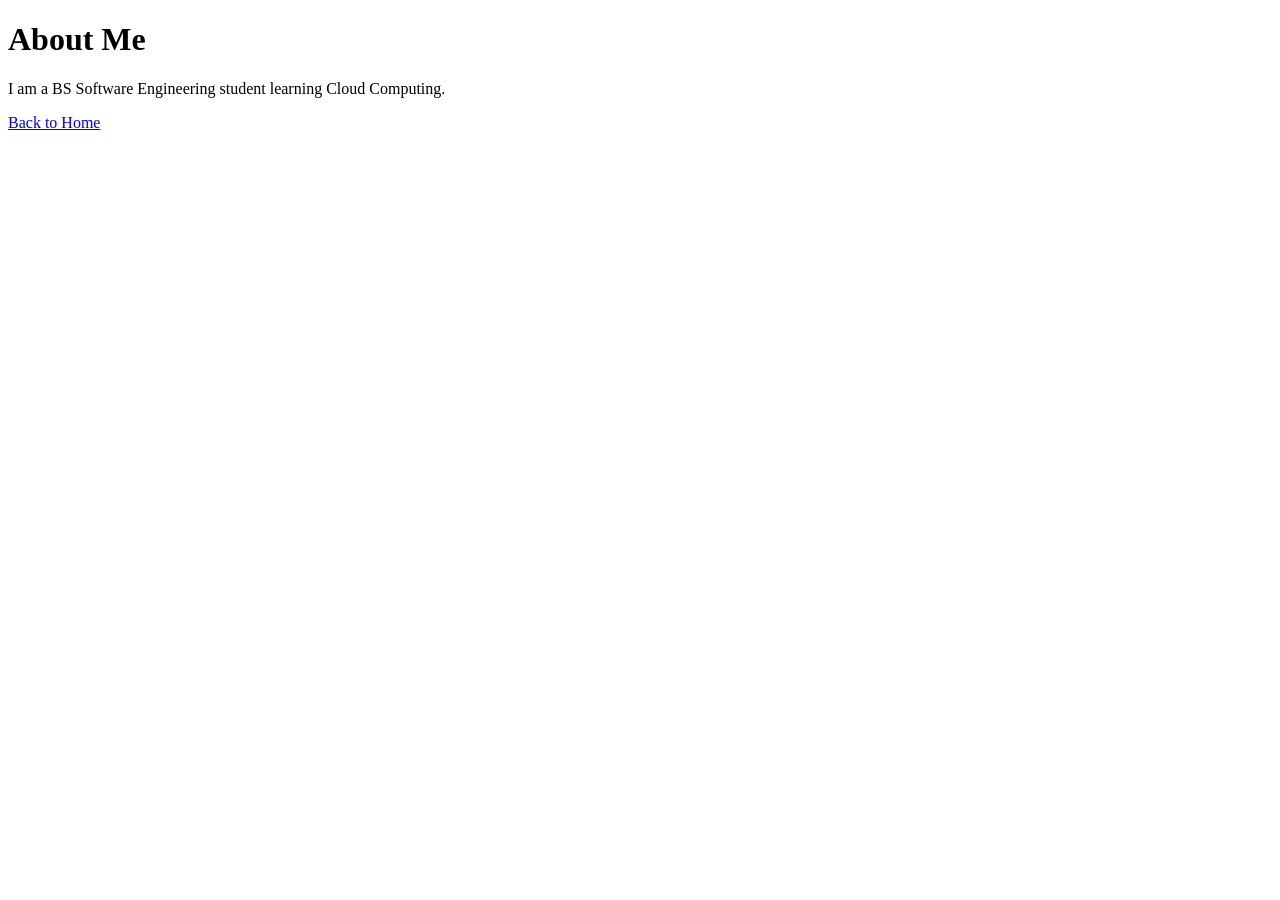
==== about.html @ 66ed1776 "Add about page and link" ====
<!DOCTYPE html>
<html>
<head>
  <title>About Me</title>
</head>
<body>
  <h1>About Me</h1>
  <p>I am a BS Software Engineering student learning Cloud Computing.</p>
  <p><a href="index.html">Back to Home</a></p>
</body>
</html>
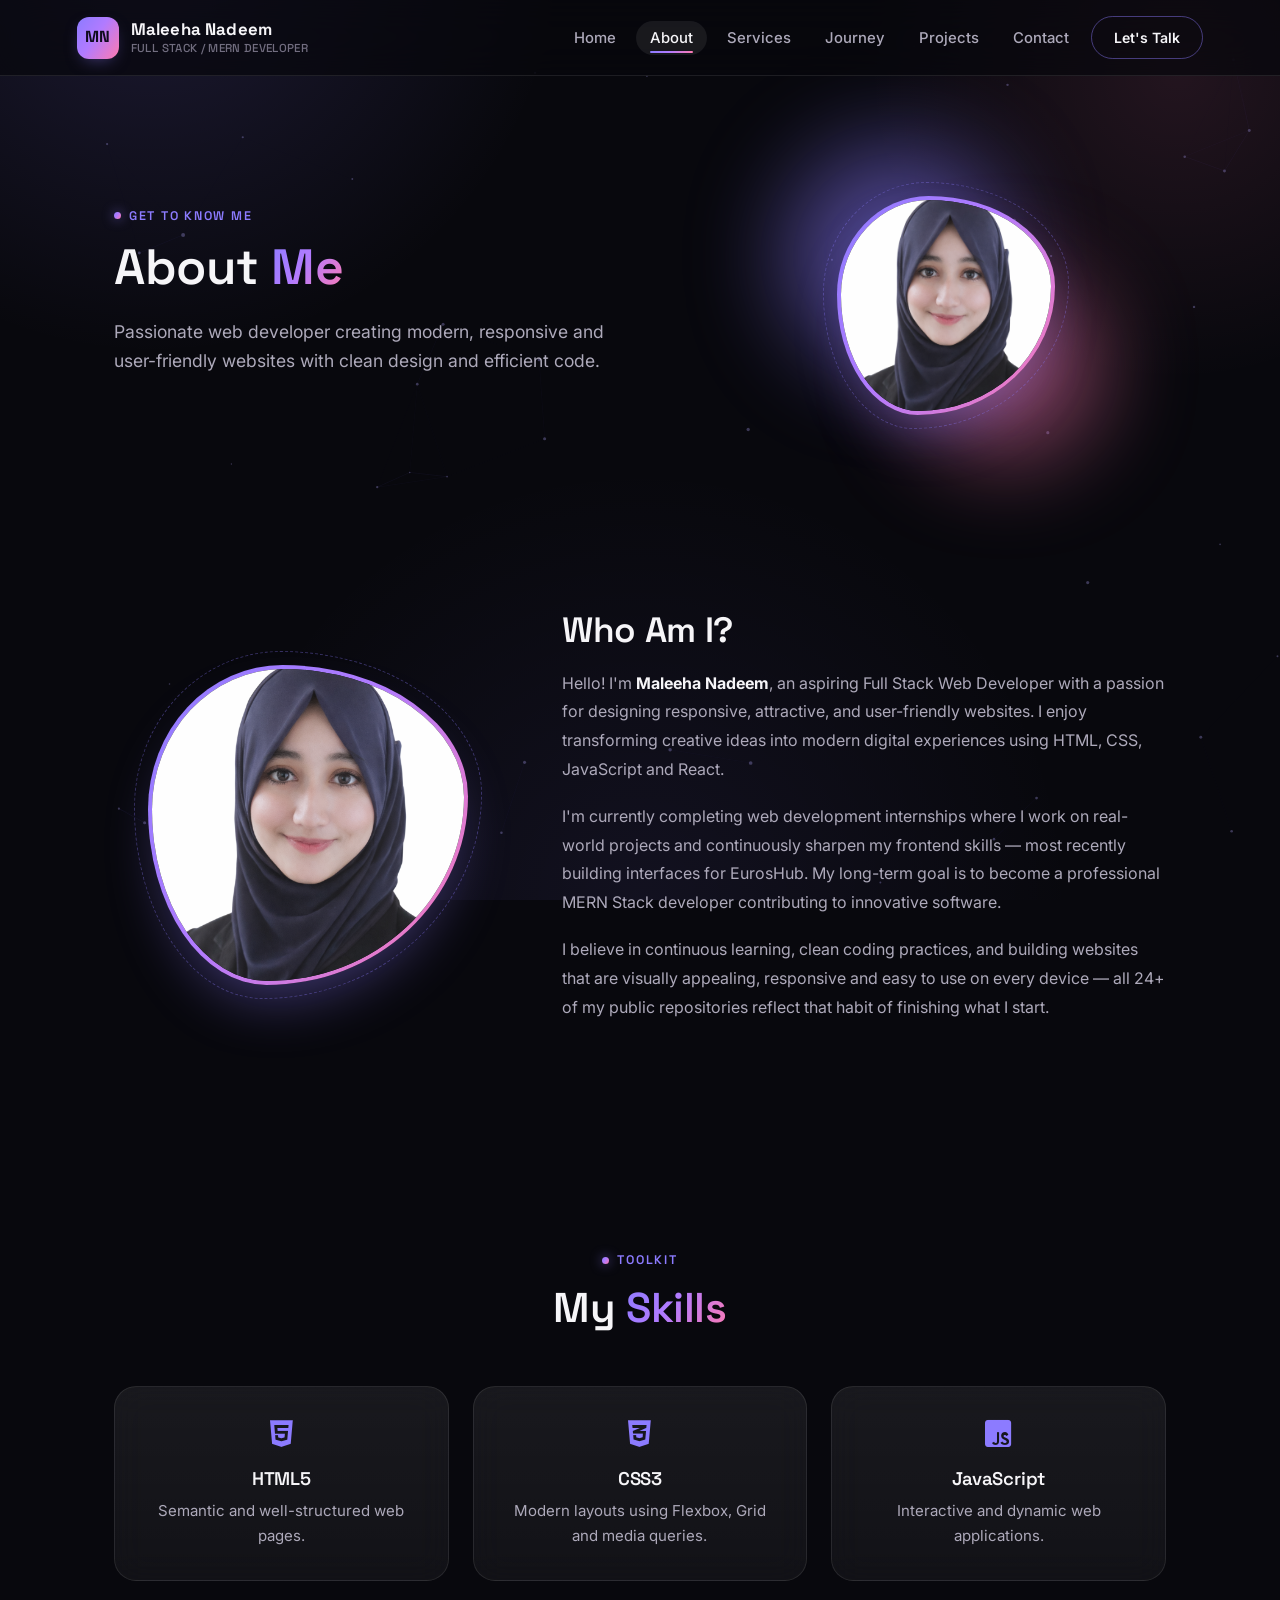
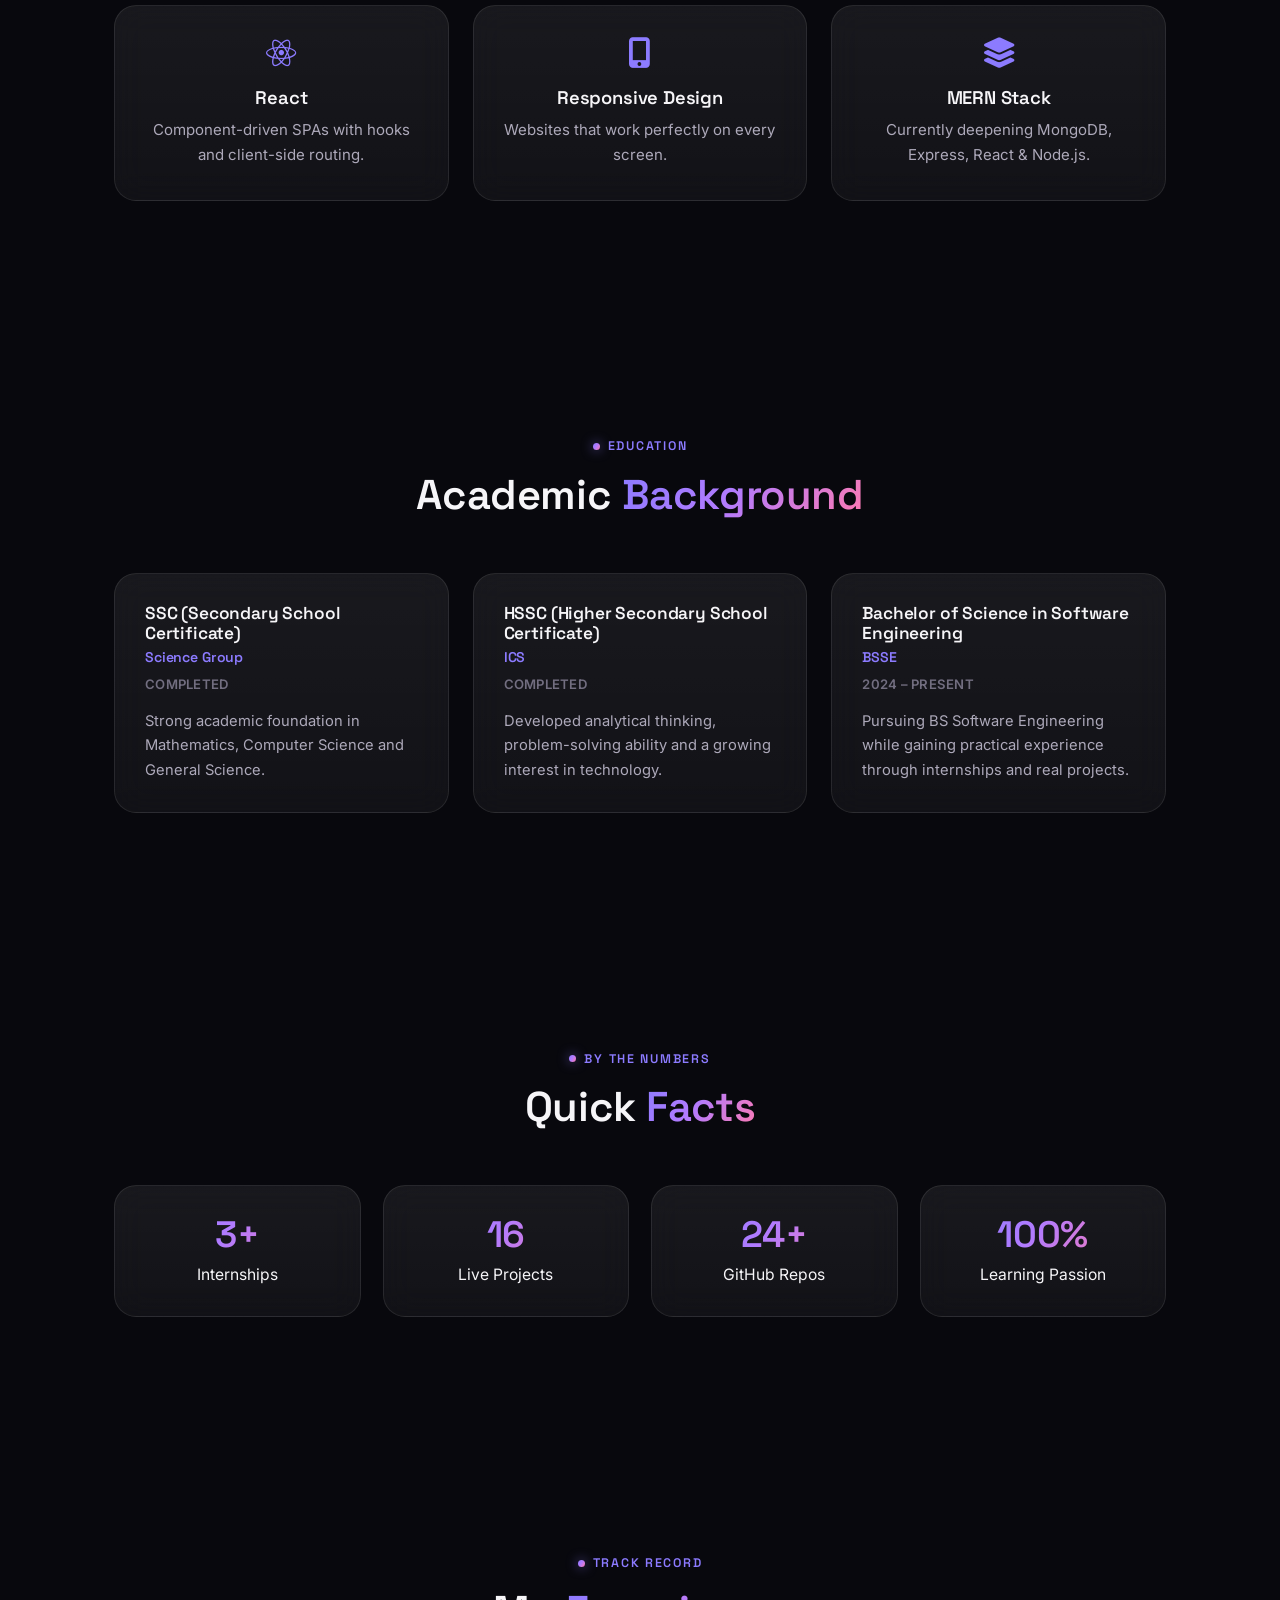
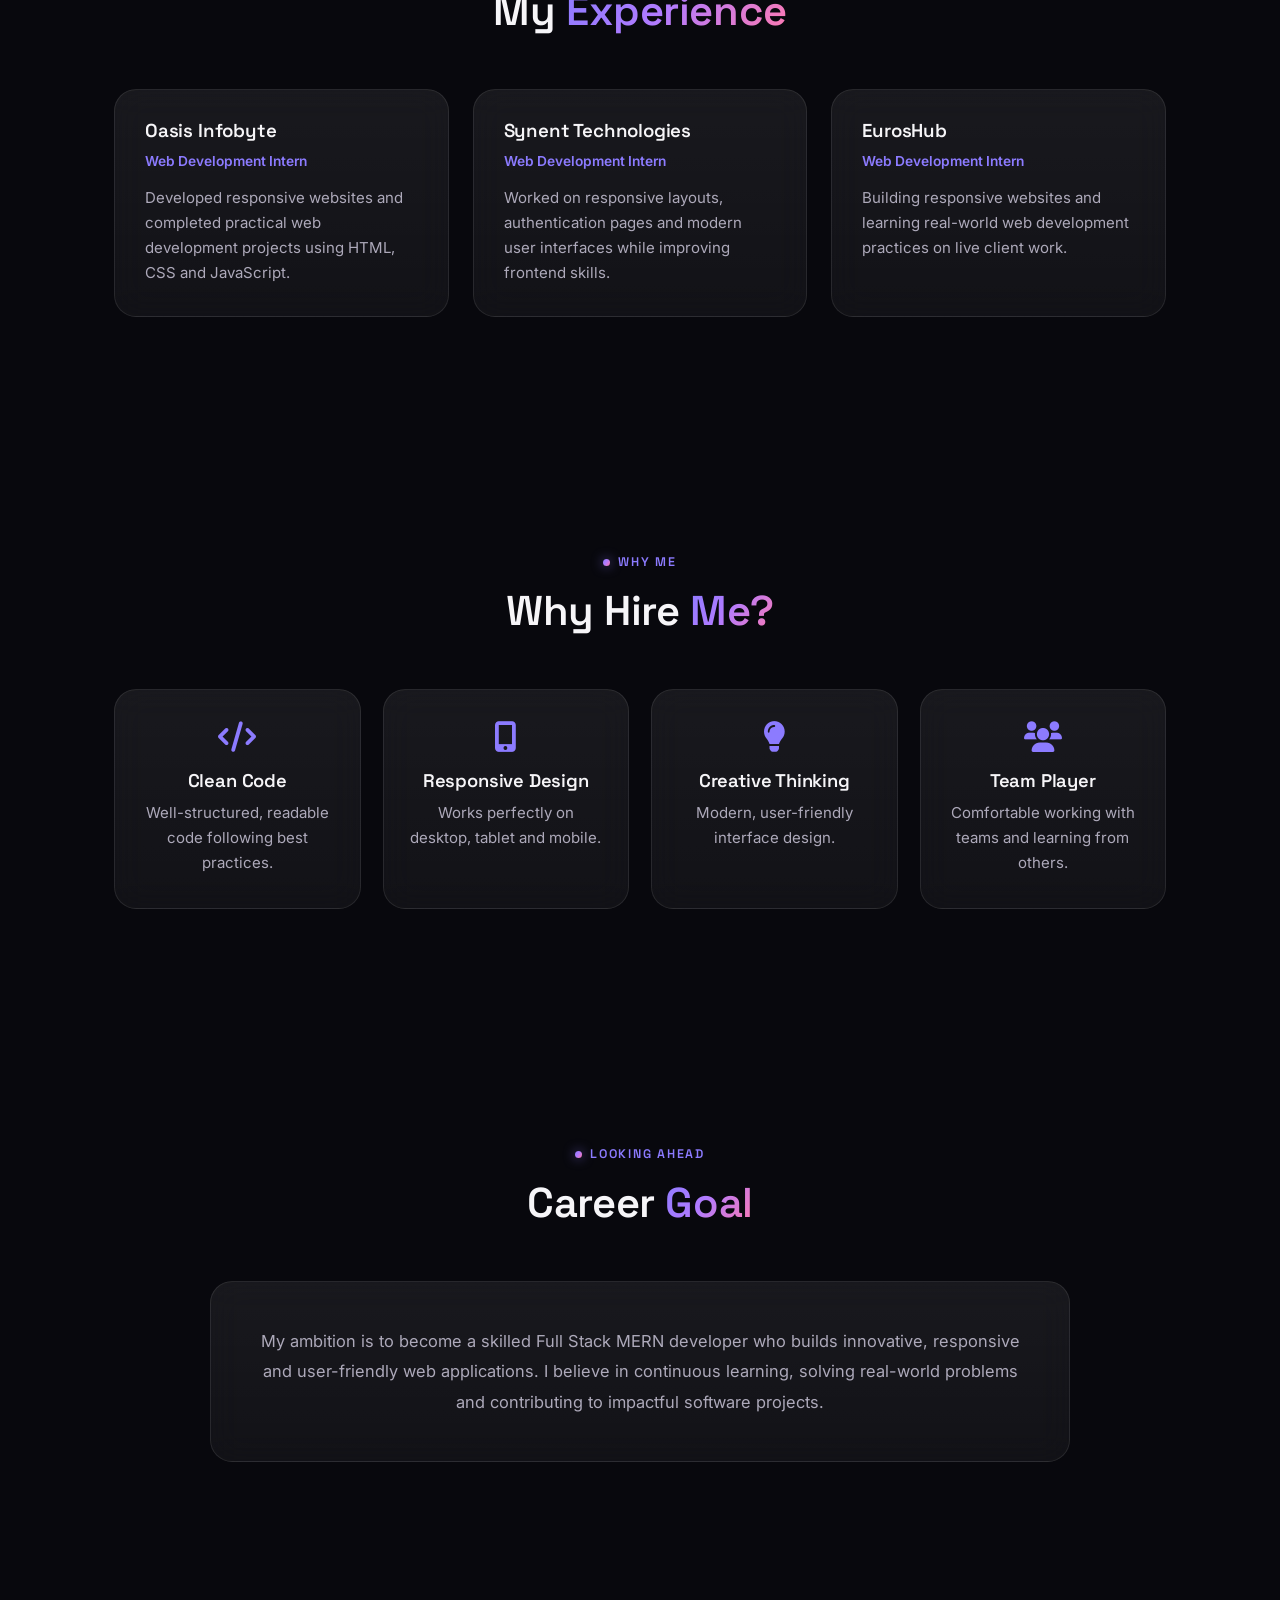
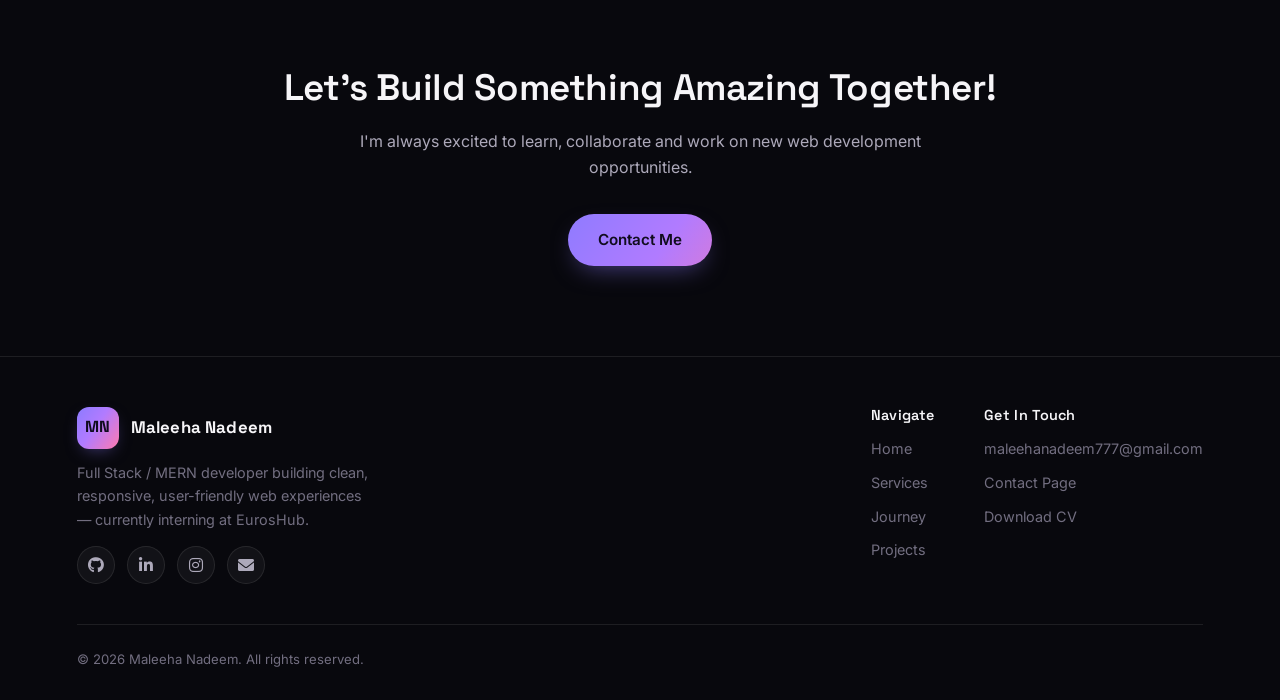
==== commit 57748c0a: "Port existing portfolio design, add explicit Education section" ====
--- a/about.html
+++ b/about.html
@@ -1,11 +1,265 @@
 <!DOCTYPE html>
-<html>
+<html lang="en">
 <head>
-  <title>About Me</title>
+<meta charset="utf-8"/>
+<meta content="width=device-width, initial-scale=1.0" name="viewport"/>
+<title>About | Maleeha Nadeem</title>
+<meta name="description" content="About Maleeha Nadeem — aspiring Full Stack / MERN developer, her skills, education and what drives her work."/>
+<link rel="icon" type="image/svg+xml" href="data:image/svg+xml,%3Csvg xmlns='http://www.w3.org/2000/svg' viewBox='0 0 64 64'%3E%3Cdefs%3E%3ClinearGradient id='g' x1='0' y1='0' x2='1' y2='1'%3E%3Cstop offset='0%25' stop-color='%238c7bff'/%3E%3Cstop offset='100%25' stop-color='%23ff7ab0'/%3E%3C/linearGradient%3E%3C/defs%3E%3Crect width='64' height='64' rx='16' fill='url(%23g)'/%3E%3Ctext x='32' y='43' font-family='Arial' font-weight='700' font-size='26' fill='white' text-anchor='middle'%3EMN%3C/text%3E%3C/svg%3E"/>
+<link rel="preconnect" href="https://fonts.googleapis.com"/>
+<link rel="preconnect" href="https://fonts.gstatic.com" crossorigin=""/>
+<link href="https://fonts.googleapis.com/css2?family=Space+Grotesk:wght@500;600;700&family=Inter:wght@400;500;600;700&display=swap" rel="stylesheet"/>
+<link href="styles.css" rel="stylesheet"/>
+<link href="https://cdnjs.cloudflare.com/ajax/libs/font-awesome/6.0.0/css/all.min.css" rel="stylesheet"/>
 </head>
 <body>
-  <h1>About Me</h1>
-  <p>I am a BS Software Engineering student learning Cloud Computing.</p>
-  <p><a href="index.html">Back to Home</a></p>
+<canvas id="constellation" aria-hidden="true"></canvas>
+<header class="navbar">
+<a class="nav-brand" href="index.html">
+<span class="brand-mark">MN</span>
+<div class="logo">
+<h1>Maleeha Nadeem</h1>
+<h3>Full Stack / MERN Developer</h3>
+</div>
+</a>
+<input class="drawer-toggle" hidden="" id="drawerToggle" type="checkbox"/>
+<label aria-label="Open menu" class="hamburger" for="drawerToggle">
+<span></span><span></span><span></span>
+</label>
+<div class="nav-menu" id="navMenu">
+<label aria-label="Close menu" class="drawer-close" for="drawerToggle">
+<i class="fas fa-times"></i>
+</label>
+<nav>
+<ul class="nav-links">
+<li><a href="index.html">Home</a></li>
+<li><a class="active" href="about.html">About</a></li>
+<li><a href="services.html">Services</a></li>
+<li><a href="journey.html">Journey</a></li>
+<li><a href="projects.html">Projects</a></li>
+<li><a href="contact.html">Contact</a></li>
+</ul>
+</nav>
+<a class="btn-small drawer-cta" href="contact.html">Let's Talk</a>
+</div>
+<label aria-label="Close menu" class="drawer-overlay" for="drawerToggle"></label>
+</header>
+<main>
+
+<section class="page-hero">
+<div class="hero-content">
+<span class="eyebrow">Get To Know Me</span>
+<h2>About <span class="grad highlight">Me</span></h2>
+<p class="hero-lede" style="opacity:1;animation:none;">Passionate web developer creating modern, responsive and user-friendly websites with clean design and efficient code.</p>
+</div>
+<div class="hero-image-container">
+<div class="hero-visual" style="width:min(260px,60vw);height:min(260px,60vw);">
+<div class="blob blob-1"></div>
+<div class="blob blob-2"></div>
+<div class="avatar-frame"><img alt="Maleeha Nadeem" src="profile_picture.png"/></div>
+</div>
+</div>
+</section>
+
+<section class="about-container">
+<div class="about-image reveal-left">
+<div class="avatar-frame"><img alt="Maleeha Nadeem" src="profile_picture.png"/></div>
+</div>
+<div class="about-content reveal-right">
+<h2>Who Am I?</h2>
+<p>Hello! I'm <strong style="color:var(--text-primary);">Maleeha Nadeem</strong>, an aspiring Full Stack Web Developer with a passion for designing responsive, attractive, and user-friendly websites. I enjoy transforming creative ideas into modern digital experiences using HTML, CSS, JavaScript and React.</p>
+<p>I'm currently completing web development internships where I work on real-world projects and continuously sharpen my frontend skills — most recently building interfaces for EurosHub. My long-term goal is to become a professional MERN Stack developer contributing to innovative software.</p>
+<p>I believe in continuous learning, clean coding practices, and building websites that are visually appealing, responsive and easy to use on every device — all 24+ of my public repositories reflect that habit of finishing what I start.</p>
+</div>
+</section>
+
+<section class="skills-section">
+<div class="section-head reveal">
+<span class="eyebrow">Toolkit</span>
+<h2 class="section-title">My <span class="grad">Skills</span></h2>
+</div>
+<div class="grid-auto reveal-grid">
+<div class="card icon-card">
+<i class="fab fa-html5"></i>
+<h3>HTML5</h3>
+<p>Semantic and well-structured web pages.</p>
+</div>
+<div class="card icon-card">
+<i class="fab fa-css3-alt"></i>
+<h3>CSS3</h3>
+<p>Modern layouts using Flexbox, Grid and media queries.</p>
+</div>
+<div class="card icon-card">
+<i class="fab fa-js-square"></i>
+<h3>JavaScript</h3>
+<p>Interactive and dynamic web applications.</p>
+</div>
+<div class="card icon-card">
+<i class="fab fa-react"></i>
+<h3>React</h3>
+<p>Component-driven SPAs with hooks and client-side routing.</p>
+</div>
+<div class="card icon-card">
+<i class="fas fa-mobile-alt"></i>
+<h3>Responsive Design</h3>
+<p>Websites that work perfectly on every screen.</p>
+</div>
+<div class="card icon-card">
+<i class="fas fa-layer-group"></i>
+<h3>MERN Stack</h3>
+<p>Currently deepening MongoDB, Express, React &amp; Node.js.</p>
+</div>
+</div>
+</section>
+
+<section class="education-section">
+<div class="section-head reveal">
+<span class="eyebrow">Education</span>
+<h2 class="section-title">Academic <span class="grad">Background</span></h2>
+</div>
+<div class="grid-auto reveal-grid">
+<div class="card education-card">
+<h3>SSC (Secondary School Certificate)</h3>
+<h4>Science Group</h4>
+<span>Completed</span>
+<p>Strong academic foundation in Mathematics, Computer Science and General Science.</p>
+</div>
+<div class="card education-card">
+<h3>HSSC (Higher Secondary School Certificate)</h3>
+<h4>ICS</h4>
+<span>Completed</span>
+<p>Developed analytical thinking, problem-solving ability and a growing interest in technology.</p>
+</div>
+<div class="card education-card">
+<h3>Bachelor of Science in Software Engineering</h3>
+<h4>BSSE</h4>
+<span>2024 – Present</span>
+<p>Pursuing BS Software Engineering while gaining practical experience through internships and real projects.</p>
+</div>
+</div>
+</section>
+
+<section class="facts-section">
+<div class="section-head reveal">
+<span class="eyebrow">By The Numbers</span>
+<h2 class="section-title">Quick <span class="grad">Facts</span></h2>
+</div>
+<div class="grid-4 reveal-grid">
+<div class="card fact-card"><h2>3+</h2><p>Internships</p></div>
+<div class="card fact-card"><h2>16</h2><p>Live Projects</p></div>
+<div class="card fact-card"><h2>24+</h2><p>GitHub Repos</p></div>
+<div class="card fact-card"><h2>100%</h2><p>Learning Passion</p></div>
+</div>
+</section>
+
+<section class="experience-section">
+<div class="section-head reveal">
+<span class="eyebrow">Track Record</span>
+<h2 class="section-title">My <span class="grad">Experience</span></h2>
+</div>
+<div class="grid-auto reveal-grid">
+<div class="card experience-card">
+<h3>Oasis Infobyte</h3>
+<span>Web Development Intern</span>
+<p>Developed responsive websites and completed practical web development projects using HTML, CSS and JavaScript.</p>
+</div>
+<div class="card experience-card">
+<h3>Synent Technologies</h3>
+<span>Web Development Intern</span>
+<p>Worked on responsive layouts, authentication pages and modern user interfaces while improving frontend skills.</p>
+</div>
+<div class="card experience-card">
+<h3>EurosHub</h3>
+<span>Web Development Intern</span>
+<p>Building responsive websites and learning real-world web development practices on live client work.</p>
+</div>
+</div>
+</section>
+
+<section class="hire-section">
+<div class="section-head reveal">
+<span class="eyebrow">Why Me</span>
+<h2 class="section-title">Why Hire <span class="grad">Me?</span></h2>
+</div>
+<div class="grid-4 reveal-grid">
+<div class="card icon-card">
+<i class="fas fa-code"></i>
+<h3>Clean Code</h3>
+<p>Well-structured, readable code following best practices.</p>
+</div>
+<div class="card icon-card">
+<i class="fas fa-mobile-alt"></i>
+<h3>Responsive Design</h3>
+<p>Works perfectly on desktop, tablet and mobile.</p>
+</div>
+<div class="card icon-card">
+<i class="fas fa-lightbulb"></i>
+<h3>Creative Thinking</h3>
+<p>Modern, user-friendly interface design.</p>
+</div>
+<div class="card icon-card">
+<i class="fas fa-users"></i>
+<h3>Team Player</h3>
+<p>Comfortable working with teams and learning from others.</p>
+</div>
+</div>
+</section>
+
+<section class="goal-section">
+<div class="section-head reveal">
+<span class="eyebrow">Looking Ahead</span>
+<h2 class="section-title">Career <span class="grad">Goal</span></h2>
+</div>
+<div class="card goal-card reveal">
+<p>My ambition is to become a skilled Full Stack MERN developer who builds innovative, responsive and user-friendly web applications. I believe in continuous learning, solving real-world problems and contributing to impactful software projects.</p>
+</div>
+</section>
+
+<section class="cta-section">
+<div class="reveal">
+<h2>Let's Build Something Amazing Together!</h2>
+<p>I'm always excited to learn, collaborate and work on new web development opportunities.</p>
+<a class="btn" href="contact.html">Contact Me</a>
+</div>
+</section>
+
+</main>
+<footer>
+<div class="footer-inner">
+<div class="footer-brand">
+<a class="nav-brand" href="index.html" style="text-decoration:none;">
+<span class="brand-mark">MN</span>
+<div class="logo"><h1>Maleeha Nadeem</h1></div>
+</a>
+<p>Full Stack / MERN developer building clean, responsive, user-friendly web experiences — currently interning at EurosHub.</p>
+<div class="footer-social">
+<a href="https://github.com/maleehanadeemeuroshub-maker" target="_blank" rel="noopener" aria-label="GitHub"><i class="fab fa-github"></i></a>
+<a href="https://www.linkedin.com/in/maleeha-nadeem" target="_blank" rel="noopener" aria-label="LinkedIn"><i class="fab fa-linkedin-in"></i></a>
+<a href="https://www.instagram.com/1maleeha_nadeem" target="_blank" rel="noopener" aria-label="Instagram"><i class="fab fa-instagram"></i></a>
+<a href="mailto:maleehanadeem777@gmail.com" aria-label="Email"><i class="fas fa-envelope"></i></a>
+</div>
+</div>
+<div class="footer-links">
+<div class="footer-col">
+<h4>Navigate</h4>
+<a href="index.html">Home</a>
+<a href="services.html">Services</a>
+<a href="journey.html">Journey</a>
+<a href="projects.html">Projects</a>
+</div>
+<div class="footer-col">
+<h4>Get In Touch</h4>
+<a href="mailto:maleehanadeem777@gmail.com">maleehanadeem777@gmail.com</a>
+<a href="contact.html">Contact Page</a>
+<a href="Maleeha Nadeem -Full Stack DEVELOPER CV.pdf" target="_blank">Download CV</a>
+</div>
+</div>
+</div>
+<div class="footer-bottom">
+<p>&copy; <span data-year>2026</span> Maleeha Nadeem. All rights reserved.</p>
+<button type="button" id="backToTop" aria-label="Back to top" style="display:none;"><i class="fas fa-arrow-up"></i></button>
+</div>
+</footer>
+<script src="script.js?v=3"></script>
 </body>
 </html>
--- a/styles.css
+++ b/styles.css
@@ -0,0 +1,1634 @@
+/* ==========================================================================
+   MALEEHA NADEEM — PORTFOLIO DESIGN SYSTEM
+   A premium, editorial dark theme: indigo/rose gradient accent, glass
+   surfaces, generous type, restrained motion. Built with plain CSS —
+   no framework.
+   ========================================================================== */
+
+@view-transition {
+  navigation: auto;
+}
+
+:root {
+    /* Palette */
+    --bg: #08080d;
+    --bg-soft: #0c0c14;
+    --surface: rgba(255, 255, 255, 0.045);
+    --surface-strong: rgba(255, 255, 255, 0.07);
+    --border: rgba(255, 255, 255, 0.09);
+    --border-strong: rgba(255, 255, 255, 0.16);
+
+    --text-primary: #f6f5f8;
+    --text-secondary: #ada9ba;
+    --text-tertiary: #726e80;
+
+    --accent: #8c7bff;
+    --accent-2: #ff7ab0;
+    --accent-3: #ffc978;
+    --accent-rgb: 140, 123, 255;
+    --gradient: linear-gradient(125deg, #8c7bff 0%, #b17bff 45%, #ff7ab0 100%);
+    --gradient-soft: linear-gradient(135deg, rgba(140, 123, 255, 0.16), rgba(255, 122, 176, 0.1));
+
+    --font-display: 'Space Grotesk', 'Segoe UI', Tahoma, sans-serif;
+    --font-body: 'Inter', 'Segoe UI', Tahoma, Geneva, Verdana, sans-serif;
+
+    --ease: cubic-bezier(0.22, 1, 0.36, 1);
+    --transition: all 0.35s var(--ease);
+    --radius-lg: 22px;
+    --radius-md: 14px;
+    --radius-sm: 8px;
+
+    --container: 1180px;
+}
+
+* {
+    margin: 0;
+    padding: 0;
+    box-sizing: border-box;
+}
+
+html {
+    scroll-behavior: smooth;
+}
+
+body {
+    font-family: var(--font-body);
+    background-color: var(--bg);
+    color: var(--text-secondary);
+    line-height: 1.65;
+    overflow-x: hidden;
+    position: relative;
+}
+
+body::before {
+    content: "";
+    position: fixed;
+    inset: 0;
+    z-index: -2;
+    background:
+        radial-gradient(680px circle at 12% -6%, rgba(140, 123, 255, 0.16), transparent 60%),
+        radial-gradient(560px circle at 92% 8%, rgba(255, 122, 176, 0.11), transparent 55%),
+        radial-gradient(720px circle at 50% 100%, rgba(140, 123, 255, 0.08), transparent 60%),
+        var(--bg);
+    pointer-events: none;
+}
+
+#constellation {
+    position: fixed;
+    inset: 0;
+    z-index: -1;
+    width: 100%;
+    height: 100%;
+    pointer-events: none;
+    opacity: 0.55;
+}
+
+img {
+    max-width: 100%;
+    display: block;
+}
+
+a {
+    color: inherit;
+}
+
+::selection {
+    background: rgba(140, 123, 255, 0.35);
+    color: #fff;
+}
+
+::-webkit-scrollbar {
+    width: 10px;
+}
+
+::-webkit-scrollbar-track {
+    background: var(--bg);
+}
+
+::-webkit-scrollbar-thumb {
+    background: #201f2c;
+    border-radius: 10px;
+    border: 2px solid var(--bg);
+}
+
+::-webkit-scrollbar-thumb:hover {
+    background: #2c2a3d;
+}
+
+h1, h2, h3, h4 {
+    font-family: var(--font-display);
+    color: var(--text-primary);
+    font-weight: 600;
+    line-height: 1.15;
+    letter-spacing: -0.01em;
+}
+
+section {
+    padding: clamp(70px, 9vw, 130px) 5%;
+    max-width: var(--container);
+    margin: 0 auto;
+    position: relative;
+}
+
+/* ==========================================================================
+   SHARED LAYOUT PIECES
+   ========================================================================== */
+
+.eyebrow {
+    display: inline-flex;
+    align-items: center;
+    gap: 8px;
+    font-family: var(--font-display);
+    font-size: 0.78rem;
+    font-weight: 600;
+    letter-spacing: 0.14em;
+    text-transform: uppercase;
+    color: var(--accent);
+    margin-bottom: 14px;
+}
+
+.eyebrow::before {
+    content: "";
+    width: 7px;
+    height: 7px;
+    border-radius: 50%;
+    background: var(--gradient);
+    box-shadow: 0 0 12px rgba(var(--accent-rgb), 0.7);
+}
+
+.section-head {
+    text-align: center;
+    max-width: 640px;
+    margin: 0 auto 54px;
+}
+
+.section-title {
+    font-size: clamp(1.9rem, 3.4vw, 2.6rem);
+    margin-bottom: 14px;
+}
+
+.section-title .grad {
+    background: var(--gradient);
+    -webkit-background-clip: text;
+    background-clip: text;
+    color: transparent;
+}
+
+.section-sub {
+    color: var(--text-secondary);
+    font-size: 1.02rem;
+}
+
+.highlight {
+    background: var(--gradient);
+    -webkit-background-clip: text;
+    background-clip: text;
+    color: transparent;
+}
+
+/* Reveal-on-scroll ------------------------------------------------------- */
+
+.reveal {
+    opacity: 0;
+    transform: translateY(26px);
+    transition: opacity 0.7s var(--ease), transform 0.7s var(--ease);
+}
+
+.reveal.in-view {
+    opacity: 1;
+    transform: none;
+}
+
+.reveal-left {
+    opacity: 0;
+    transform: translateX(-32px);
+    transition: opacity 0.7s var(--ease), transform 0.7s var(--ease);
+}
+
+.reveal-left.in-view {
+    opacity: 1;
+    transform: none;
+}
+
+.reveal-right {
+    opacity: 0;
+    transform: translateX(32px);
+    transition: opacity 0.7s var(--ease), transform 0.7s var(--ease);
+}
+
+.reveal-right.in-view {
+    opacity: 1;
+    transform: none;
+}
+
+.reveal-grid > * {
+    opacity: 0;
+    transform: translateY(24px);
+    transition: opacity 0.6s var(--ease), transform 0.6s var(--ease);
+}
+
+.reveal-grid.in-view > * {
+    opacity: 1;
+    transform: none;
+}
+
+.reveal-grid.in-view > *:nth-child(1) { transition-delay: 0.03s; }
+.reveal-grid.in-view > *:nth-child(2) { transition-delay: 0.09s; }
+.reveal-grid.in-view > *:nth-child(3) { transition-delay: 0.15s; }
+.reveal-grid.in-view > *:nth-child(4) { transition-delay: 0.21s; }
+.reveal-grid.in-view > *:nth-child(5) { transition-delay: 0.27s; }
+.reveal-grid.in-view > *:nth-child(6) { transition-delay: 0.33s; }
+.reveal-grid.in-view > *:nth-child(n+7) { transition-delay: 0.38s; }
+
+@media (prefers-reduced-motion: reduce) {
+    .reveal, .reveal-left, .reveal-right, .reveal-grid > * {
+        opacity: 1 !important;
+        transform: none !important;
+        transition: none !important;
+    }
+}
+
+/* Glass card base ---------------------------------------------------------*/
+
+.card {
+    background: linear-gradient(180deg, var(--surface-strong), var(--surface));
+    border: 1px solid var(--border);
+    border-radius: var(--radius-lg);
+    backdrop-filter: blur(16px);
+    -webkit-backdrop-filter: blur(16px);
+    transition: var(--transition);
+    position: relative;
+}
+
+.card:hover {
+    transform: translateY(-6px);
+    border-color: rgba(var(--accent-rgb), 0.4);
+    box-shadow: 0 20px 45px -20px rgba(var(--accent-rgb), 0.35);
+}
+
+/* Buttons ------------------------------------------------------------------*/
+
+.btn {
+    display: inline-flex;
+    align-items: center;
+    gap: 8px;
+    background: var(--gradient);
+    background-size: 160% 160%;
+    background-position: 0% 50%;
+    color: #100c1e;
+    padding: 13px 30px;
+    text-decoration: none;
+    border-radius: 999px;
+    font-weight: 600;
+    font-size: 0.95rem;
+    border: none;
+    cursor: pointer;
+    box-shadow: 0 10px 26px -10px rgba(var(--accent-rgb), 0.55);
+    transition: var(--transition);
+    font-family: var(--font-body);
+}
+
+.btn:hover {
+    transform: translateY(-3px);
+    background-position: 100% 50%;
+    box-shadow: 0 16px 34px -12px rgba(var(--accent-rgb), 0.65);
+}
+
+.btn:active {
+    transform: translateY(-1px) scale(0.98);
+}
+
+.btn-outline {
+    background: rgba(255, 255, 255, 0.03);
+    color: var(--text-primary);
+    border: 1px solid var(--border-strong);
+    box-shadow: none;
+}
+
+.btn-outline:hover {
+    background: rgba(255, 255, 255, 0.07);
+    border-color: rgba(var(--accent-rgb), 0.5);
+    box-shadow: 0 10px 26px -14px rgba(0, 0, 0, 0.5);
+}
+
+.btn-small {
+    padding: 9px 22px;
+    border: 1px solid rgba(var(--accent-rgb), 0.45);
+    color: var(--text-primary);
+    text-decoration: none;
+    border-radius: 999px;
+    font-size: 0.88rem;
+    font-weight: 600;
+    transition: var(--transition);
+}
+
+.btn-small:hover {
+    background: var(--gradient);
+    color: #100c1e;
+    border-color: transparent;
+}
+
+.btn-ghost {
+    display: inline-flex;
+    align-items: center;
+    gap: 7px;
+    color: var(--text-secondary);
+    text-decoration: none;
+    font-weight: 600;
+    font-size: 0.9rem;
+    padding: 10px 16px;
+    border-radius: 999px;
+    border: 1px solid var(--border);
+    transition: var(--transition);
+}
+
+.btn-ghost:hover {
+    color: var(--text-primary);
+    border-color: var(--border-strong);
+    background: rgba(255, 255, 255, 0.05);
+}
+
+/* ==========================================================================
+   NAVBAR
+   ========================================================================== */
+
+.navbar {
+    display: flex;
+    justify-content: space-between;
+    align-items: center;
+    padding: 16px 6%;
+    background-color: rgba(8, 8, 13, 0.72);
+    backdrop-filter: blur(18px);
+    -webkit-backdrop-filter: blur(18px);
+    position: sticky;
+    top: 0;
+    z-index: 1000;
+    border-bottom: 1px solid var(--border);
+    transition: transform 0.35s var(--ease), background-color 0.35s;
+}
+
+.navbar.header-hidden {
+    transform: translateY(-100%);
+}
+
+.nav-brand {
+    display: flex;
+    align-items: center;
+    gap: 12px;
+    text-decoration: none;
+}
+
+.brand-mark {
+    width: 42px;
+    height: 42px;
+    border-radius: 12px;
+    background: var(--gradient);
+    display: flex;
+    align-items: center;
+    justify-content: center;
+    font-family: var(--font-display);
+    font-weight: 700;
+    color: #100c1e;
+    font-size: 1rem;
+    flex-shrink: 0;
+    box-shadow: 0 6px 18px -8px rgba(var(--accent-rgb), 0.6);
+}
+
+.logo h1 {
+    color: var(--text-primary);
+    font-size: 1.05rem;
+    font-weight: 700;
+    letter-spacing: 0.01em;
+}
+
+.logo h3 {
+    color: var(--text-tertiary);
+    font-size: 0.72rem;
+    font-weight: 500;
+    letter-spacing: 0.03em;
+    text-transform: uppercase;
+    margin-top: 2px;
+}
+
+.nav-links {
+    display: flex;
+    list-style: none;
+    gap: 6px;
+}
+
+.nav-links a {
+    color: var(--text-secondary);
+    text-decoration: none;
+    font-weight: 500;
+    font-size: 0.93rem;
+    transition: var(--transition);
+    position: relative;
+    padding: 8px 14px;
+    border-radius: 999px;
+}
+
+.nav-links a:hover {
+    color: var(--text-primary);
+}
+
+.nav-links a.active {
+    color: var(--text-primary);
+    background: var(--surface-strong);
+}
+
+.nav-links a.active::after {
+    content: "";
+    position: absolute;
+    left: 14px;
+    right: 14px;
+    bottom: 2px;
+    height: 2px;
+    border-radius: 2px;
+    background: var(--gradient);
+}
+
+/* Mobile drawer (checkbox hack, no JS) ------------------------------------*/
+
+.drawer-toggle { display: none; }
+
+.hamburger {
+    display: none;
+    flex-direction: column;
+    justify-content: center;
+    gap: 5px;
+    width: 34px;
+    height: 30px;
+    cursor: pointer;
+    z-index: 1300;
+}
+
+.hamburger span {
+    display: block;
+    width: 100%;
+    height: 2px;
+    background-color: var(--text-primary);
+    border-radius: 2px;
+    transition: var(--transition);
+}
+
+.hamburger:hover span { background-color: var(--accent); }
+
+.drawer-close {
+    display: none;
+    color: var(--text-primary);
+    font-size: 1.4rem;
+    cursor: pointer;
+    align-self: flex-end;
+    margin-bottom: 30px;
+    transition: var(--transition);
+}
+
+.drawer-close:hover { color: var(--accent); }
+
+.nav-menu {
+    display: flex;
+    align-items: center;
+    gap: 8px;
+}
+
+.drawer-overlay { display: none; }
+
+@media (max-width: 900px) {
+    .navbar { padding: 14px 6%; }
+    .hamburger { display: flex; }
+    .drawer-close { display: block; }
+
+    .nav-menu {
+        position: fixed;
+        top: 0;
+        right: -300px;
+        width: 280px;
+        max-width: 82vw;
+        height: 100vh;
+        background: linear-gradient(180deg, #100e1a, #0a0910);
+        flex-direction: column;
+        align-items: flex-start;
+        padding: 30px 25px;
+        gap: 4px;
+        z-index: 1200;
+        box-shadow: -20px 0 60px rgba(0, 0, 0, 0.6);
+        transition: right 0.4s var(--ease);
+        overflow-y: auto;
+        border-left: 1px solid var(--border);
+    }
+
+    .drawer-toggle:checked ~ .nav-menu { right: 0; }
+
+    .nav-menu nav { width: 100%; }
+
+    .nav-menu .nav-links {
+        flex-direction: column;
+        gap: 6px;
+        width: 100%;
+    }
+
+    .nav-menu .nav-links a {
+        font-size: 1.05rem;
+        display: block;
+        padding: 12px 14px;
+    }
+
+    .nav-menu .drawer-cta {
+        margin-top: auto;
+        width: 100%;
+        text-align: center;
+        padding-top: 30px;
+    }
+
+    .drawer-overlay {
+        display: block;
+        position: fixed;
+        inset: 0;
+        background: rgba(0, 0, 0, 0.6);
+        opacity: 0;
+        pointer-events: none;
+        transition: opacity 0.35s ease;
+        z-index: 1100;
+        cursor: default;
+    }
+
+    .drawer-toggle:checked ~ .drawer-overlay {
+        opacity: 1;
+        pointer-events: auto;
+    }
+}
+
+/* ==========================================================================
+   HERO (home)
+   ========================================================================== */
+
+.hero-section {
+    display: flex;
+    align-items: center;
+    justify-content: space-between;
+    min-height: 88vh;
+    gap: 50px;
+    padding-top: clamp(40px, 8vw, 90px);
+}
+
+.hero-content { flex: 1.15; }
+
+.hero-content .eyebrow {
+    animation: fadeUp 0.7s var(--ease) both;
+}
+
+.hero-content h2 {
+    font-size: clamp(2.3rem, 5vw, 3.6rem);
+    line-height: 1.1;
+    margin-bottom: 22px;
+    opacity: 0;
+    animation: fadeUp 0.7s var(--ease) 0.12s forwards;
+}
+
+.hero-content h2.split-title {
+    opacity: 1;
+    animation: none;
+}
+
+.page-hero .hero-content h2 {
+    animation-delay: 0.1s;
+}
+
+.hero-word {
+    display: inline-block;
+    opacity: 0;
+    transform: translateY(28px);
+    animation: fadeUp 0.7s var(--ease) forwards;
+}
+
+.hero-content p.hero-lede {
+    font-size: 1.1rem;
+    max-width: 520px;
+    margin-bottom: 36px;
+    opacity: 0;
+    animation: fadeUp 0.7s var(--ease) 0.5s forwards;
+}
+
+.hero-btns {
+    display: flex;
+    gap: 16px;
+    flex-wrap: wrap;
+    opacity: 0;
+    animation: fadeUp 0.7s var(--ease) 0.65s forwards;
+}
+
+.hero-btns .btn i, .hero-btns .btn-outline i { margin-right: 2px; }
+
+.hero-meta {
+    display: flex;
+    gap: 34px;
+    margin-top: 52px;
+    flex-wrap: wrap;
+    opacity: 0;
+    animation: fadeUp 0.7s var(--ease) 0.8s forwards;
+}
+
+.hero-meta div strong {
+    display: block;
+    font-family: var(--font-display);
+    font-size: 1.5rem;
+    color: var(--text-primary);
+}
+
+.hero-meta div span {
+    font-size: 0.8rem;
+    color: var(--text-tertiary);
+    letter-spacing: 0.02em;
+}
+
+@keyframes fadeUp {
+    to { opacity: 1; transform: translateY(0); }
+}
+
+/* Hero visual --------------------------------------------------------------*/
+
+.hero-image-container {
+    flex: 0.9;
+    display: flex;
+    justify-content: center;
+    position: relative;
+}
+
+.hero-visual {
+    position: relative;
+    width: min(360px, 78vw);
+    height: min(360px, 78vw);
+}
+
+.blob {
+    position: absolute;
+    border-radius: 50%;
+    filter: blur(50px);
+    opacity: 0.55;
+    animation: float 9s ease-in-out infinite;
+    will-change: transform;
+}
+
+.blob-1 {
+    width: 220px;
+    height: 220px;
+    background: var(--accent);
+    top: -30px;
+    left: -30px;
+}
+
+.blob-2 {
+    width: 180px;
+    height: 180px;
+    background: var(--accent-2);
+    bottom: -20px;
+    right: -20px;
+    animation-delay: -3s;
+    animation-duration: 11s;
+}
+
+.avatar-frame {
+    position: absolute;
+    inset: 8%;
+    border-radius: 42% 58% 63% 37% / 45% 41% 59% 55%;
+    padding: 4px;
+    background: var(--gradient);
+    animation: morph 14s ease-in-out infinite;
+    box-shadow: 0 30px 60px -20px rgba(var(--accent-rgb), 0.45);
+}
+
+.avatar-frame::before {
+    content: "";
+    position: absolute;
+    inset: -14px;
+    border-radius: inherit;
+    border: 1px dashed rgba(var(--accent-rgb), 0.35);
+    animation: spin 30s linear infinite;
+}
+
+.avatar-frame img {
+    width: 100%;
+    height: 100%;
+    object-fit: cover;
+    object-position: center 12%;
+    border-radius: inherit;
+    background: var(--bg-soft);
+}
+
+@keyframes morph {
+    0%, 100% { border-radius: 42% 58% 63% 37% / 45% 41% 59% 55%; }
+    50% { border-radius: 58% 42% 39% 61% / 55% 60% 40% 45%; }
+}
+
+@keyframes spin {
+    to { transform: rotate(360deg); }
+}
+
+/* Technology orbit — two counter-rotating rings of skill badges ---------- */
+
+.tech-orbit {
+    position: absolute;
+    inset: 0;
+    pointer-events: none;
+}
+
+.orbit-ring {
+    position: absolute;
+    inset: 0;
+    pointer-events: none;
+}
+
+.ring-inner { animation: spin-cw 34s linear infinite; }
+.ring-outer { animation: spin-ccw 52s linear infinite; }
+
+.orbit-item {
+    position: absolute;
+    top: 50%;
+    left: 50%;
+    width: 0;
+    height: 0;
+    transform: rotate(var(--angle)) translateY(calc(-1 * var(--radius)));
+}
+
+/* Radii are derived from the same min(360px,78vw) formula as .hero-visual
+   so badges always clear the avatar-frame's own edge (~42% of the box)
+   with a consistent gap, at every viewport size. */
+.ring-inner .orbit-item { --radius: calc(0.42 * min(360px, 78vw) + 26px); }
+.ring-outer .orbit-item { --radius: calc(0.42 * min(360px, 78vw) + 82px); }
+
+.orbit-badge {
+    position: absolute;
+    transform: translate(-50%, -50%);
+    width: 42px;
+    height: 42px;
+    border-radius: 50%;
+    display: flex;
+    align-items: center;
+    justify-content: center;
+    background: rgba(16, 14, 26, 0.88);
+    border: 1px solid var(--border-strong);
+    backdrop-filter: blur(10px);
+    -webkit-backdrop-filter: blur(10px);
+    box-shadow: 0 10px 22px -12px rgba(0, 0, 0, 0.6);
+    pointer-events: auto;
+    cursor: default;
+    transition: transform 0.3s var(--ease), border-color 0.3s var(--ease), box-shadow 0.3s var(--ease);
+}
+
+.ring-inner .orbit-badge { animation: spin-ccw 34s linear infinite; }
+.ring-outer .orbit-badge { animation: spin-cw 52s linear infinite; }
+
+.orbit-badge i { font-size: 1.05rem; color: var(--text-primary); }
+
+.orbit-badge:hover {
+    transform: translate(-50%, -50%) scale(1.22);
+    border-color: rgba(var(--accent-rgb), 0.7);
+    box-shadow: 0 0 0 4px rgba(var(--accent-rgb), 0.16), 0 10px 22px -10px rgba(0, 0, 0, 0.6);
+    z-index: 5;
+}
+
+.orbit-tip {
+    position: absolute;
+    top: 50%;
+    left: 50%;
+    transform: translate(-50%, -140%);
+    white-space: nowrap;
+    font-size: 0.72rem;
+    font-weight: 600;
+    padding: 5px 11px;
+    border-radius: 999px;
+    background: rgba(8, 8, 13, 0.92);
+    border: 1px solid var(--border-strong);
+    color: var(--text-primary);
+    opacity: 0;
+    pointer-events: none;
+    transition: opacity 0.25s var(--ease), transform 0.25s var(--ease);
+}
+
+.orbit-badge:hover .orbit-tip {
+    opacity: 1;
+    transform: translate(-50%, -170%);
+}
+
+.tech-orbit:hover .orbit-ring,
+.tech-orbit:hover .orbit-badge,
+.tech-orbit:focus-within .orbit-ring,
+.tech-orbit:focus-within .orbit-badge {
+    animation-play-state: paused;
+}
+
+@keyframes spin-cw {
+    from { transform: rotate(0deg); }
+    to { transform: rotate(360deg); }
+}
+
+@keyframes spin-ccw {
+    from { transform: rotate(0deg); }
+    to { transform: rotate(-360deg); }
+}
+
+@media (max-width: 560px) {
+    .orbit-badge { width: 34px; height: 34px; }
+    .orbit-badge i { font-size: 0.85rem; }
+}
+
+@media (prefers-reduced-motion: reduce) {
+    .orbit-ring, .orbit-badge { animation: none !important; }
+}
+
+.status-pill {
+    position: absolute;
+    bottom: -6%;
+    left: 50%;
+    transform: translateX(-50%);
+    display: flex;
+    align-items: center;
+    gap: 8px;
+    padding: 8px 16px;
+    border-radius: 999px;
+    background: rgba(16, 14, 26, 0.85);
+    border: 1px solid var(--border-strong);
+    backdrop-filter: blur(10px);
+    font-size: 0.78rem;
+    font-weight: 600;
+    color: var(--text-primary);
+    white-space: nowrap;
+}
+
+.status-dot {
+    width: 8px;
+    height: 8px;
+    border-radius: 50%;
+    background: #4ade80;
+    box-shadow: 0 0 0 rgba(74, 222, 128, 0.6);
+    animation: pulseDot 2s infinite;
+}
+
+@keyframes pulseDot {
+    0% { box-shadow: 0 0 0 0 rgba(74, 222, 128, 0.55); }
+    70% { box-shadow: 0 0 0 8px rgba(74, 222, 128, 0); }
+    100% { box-shadow: 0 0 0 0 rgba(74, 222, 128, 0); }
+}
+
+@media (prefers-reduced-motion: reduce) {
+    .blob, .avatar-frame, .avatar-frame::before, .float-chip, .status-dot,
+    .hero-word, .hero-lede, .hero-btns, .hero-meta {
+        animation: none !important;
+        opacity: 1 !important;
+        transform: none !important;
+    }
+}
+
+/* ==========================================================================
+   PAGE HERO (about / services / journey / projects / contact)
+   ========================================================================== */
+
+.page-hero {
+    display: flex;
+    align-items: center;
+    justify-content: space-between;
+    gap: 50px;
+    min-height: 56vh;
+    padding-top: clamp(40px, 7vw, 70px);
+}
+
+.page-hero .hero-content h2 {
+    font-size: clamp(2.1rem, 4.4vw, 3.1rem);
+}
+
+.page-hero .hero-visual { width: min(280px, 62vw); height: min(280px, 62vw); }
+
+/* Standalone hero used on pages without a photo (kept for compatibility) */
+.about-hero, .cta-section.top-hero {
+    text-align: center;
+    padding: 90px 20px 40px;
+}
+
+/* ==========================================================================
+   ABOUT PAGE
+   ========================================================================== */
+
+.about-container {
+    display: flex;
+    align-items: center;
+    gap: 60px;
+    padding: 30px 5% 90px;
+}
+
+.about-image { flex: 0.9; text-align: center; position: relative; }
+
+.about-image .avatar-frame {
+    position: relative;
+    inset: auto;
+    width: min(320px, 80vw);
+    height: min(320px, 80vw);
+    margin: 0 auto;
+}
+
+.about-content { flex: 1.4; }
+
+.about-content h2 { font-size: clamp(1.7rem, 3vw, 2.2rem); margin-bottom: 18px; }
+
+.about-content p { margin-bottom: 18px; line-height: 1.8; color: var(--text-secondary); }
+
+.grid-auto {
+    display: grid;
+    grid-template-columns: repeat(auto-fit, minmax(250px, 1fr));
+    gap: 24px;
+    margin-top: 10px;
+}
+
+.grid-4 {
+    display: grid;
+    grid-template-columns: repeat(4, 1fr);
+    gap: 22px;
+    margin-top: 10px;
+}
+
+.icon-card {
+    padding: 32px 26px;
+    text-align: center;
+}
+
+.icon-card i, .icon-card .icon-badge {
+    font-size: 1.9rem;
+    color: var(--accent);
+    margin-bottom: 18px;
+    display: inline-flex;
+}
+
+.icon-card h3 { color: var(--text-primary); margin-bottom: 10px; font-size: 1.15rem; }
+.icon-card p { color: var(--text-secondary); font-size: 0.94rem; }
+
+.fact-card { padding: 28px; text-align: center; }
+.fact-card h2 { font-size: 2.3rem; background: var(--gradient); -webkit-background-clip: text; background-clip: text; color: transparent; margin-bottom: 6px; }
+.fact-card p { color: var(--text-primary); font-size: 0.98rem; }
+
+.education-card { padding: 30px; text-align: left; }
+.education-card i { font-size: 1.7rem; color: var(--accent); margin-bottom: 14px; display: block; }
+.education-card h3 { color: var(--text-primary); margin-bottom: 6px; font-size: 1.08rem; }
+.education-card h4 { color: var(--accent); font-weight: 600; font-size: 0.88rem; margin-bottom: 8px; }
+.education-card span { font-weight: 600; display: block; margin-bottom: 14px; color: var(--text-tertiary); font-size: 0.82rem; letter-spacing: 0.02em; text-transform: uppercase; }
+.education-card p { font-size: 0.92rem; }
+
+.experience-card { padding: 30px; }
+.experience-card h3 { color: var(--text-primary); margin-bottom: 8px; }
+.experience-card span { color: var(--accent); font-weight: 600; display: block; margin-bottom: 14px; font-size: 0.86rem; }
+.experience-card p { font-size: 0.94rem; }
+
+.goal-card {
+    max-width: 860px;
+    margin: 0 auto;
+    padding: 44px;
+    text-align: center;
+    line-height: 1.85;
+    font-size: 1.03rem;
+}
+
+.cta-section {
+    text-align: center;
+    padding: 90px 20px;
+}
+
+.cta-section h2 { font-size: clamp(1.7rem, 3.4vw, 2.3rem); margin-bottom: 18px; }
+.cta-section p { max-width: 640px; margin: 0 auto 34px; color: var(--text-secondary); }
+
+/* ==========================================================================
+   SERVICES PAGE
+   ========================================================================== */
+
+.tech-pill-row {
+    display: flex;
+    flex-wrap: wrap;
+    justify-content: center;
+    gap: 14px;
+    margin-top: 10px;
+}
+
+.tech-pill-row span {
+    padding: 11px 22px;
+    background: var(--surface);
+    color: var(--text-primary);
+    border-radius: 999px;
+    border: 1px solid var(--border);
+    font-size: 0.9rem;
+    font-weight: 500;
+    transition: var(--transition);
+}
+
+.tech-pill-row span:hover {
+    background: var(--gradient);
+    color: #100c1e;
+    border-color: transparent;
+    transform: translateY(-3px);
+}
+
+.process-steps {
+    display: grid;
+    grid-template-columns: repeat(auto-fit, minmax(220px, 1fr));
+    gap: 24px;
+    counter-reset: step;
+}
+
+.process-step {
+    padding: 30px 26px;
+    position: relative;
+}
+
+.process-step .step-num {
+    font-family: var(--font-display);
+    font-size: 2.2rem;
+    font-weight: 700;
+    background: var(--gradient);
+    -webkit-background-clip: text;
+    background-clip: text;
+    color: transparent;
+    margin-bottom: 14px;
+    display: block;
+}
+
+.process-step h3 { color: var(--text-primary); margin-bottom: 8px; font-size: 1.08rem; }
+.process-step p { font-size: 0.92rem; }
+
+/* ==========================================================================
+   JOURNEY / TIMELINE
+   ========================================================================== */
+
+.timeline {
+    position: relative;
+    max-width: 820px;
+    margin: 0 auto;
+}
+
+.timeline::before {
+    content: "";
+    position: absolute;
+    left: 50%;
+    top: 0;
+    bottom: 0;
+    width: 2px;
+    background: linear-gradient(180deg, rgba(var(--accent-rgb), 0.5), rgba(255, 122, 176, 0.15));
+    transform: translateX(-50%);
+}
+
+.timeline-item {
+    display: flex;
+    justify-content: flex-end;
+    padding-right: calc(50% + 34px);
+    position: relative;
+    margin-bottom: 46px;
+}
+
+.timeline-item:nth-child(even) {
+    justify-content: flex-start;
+    padding-right: 0;
+    padding-left: calc(50% + 34px);
+}
+
+.timeline-dot {
+    position: absolute;
+    top: 6px;
+    left: 50%;
+    transform: translateX(-50%);
+    width: 16px;
+    height: 16px;
+    border-radius: 50%;
+    background: var(--bg);
+    border: 3px solid var(--accent);
+    box-shadow: 0 0 0 5px rgba(var(--accent-rgb), 0.14);
+    z-index: 2;
+}
+
+.timeline-content { width: 100%; max-width: 340px; padding: 26px; }
+
+.timeline-content h3 { color: var(--text-primary); font-size: 1.12rem; margin-bottom: 6px; }
+
+.timeline-date {
+    display: inline-block;
+    color: var(--accent);
+    font-size: 0.78rem;
+    font-weight: 700;
+    letter-spacing: 0.04em;
+    text-transform: uppercase;
+    margin-bottom: 10px;
+}
+
+.timeline-content p { font-size: 0.92rem; }
+
+@media (max-width: 760px) {
+    .timeline::before { left: 18px; }
+    .timeline-item, .timeline-item:nth-child(even) {
+        justify-content: flex-start;
+        padding-left: 46px;
+        padding-right: 0;
+    }
+    .timeline-dot { left: 18px; }
+    .timeline-content { max-width: none; }
+}
+
+/* ==========================================================================
+   PROJECTS
+   ========================================================================== */
+
+.filter-bar {
+    display: flex;
+    justify-content: center;
+    gap: 10px;
+    flex-wrap: wrap;
+    margin-bottom: 46px;
+}
+
+.filter-btn {
+    padding: 9px 20px;
+    border-radius: 999px;
+    border: 1px solid var(--border);
+    background: var(--surface);
+    color: var(--text-secondary);
+    font-family: var(--font-body);
+    font-size: 0.87rem;
+    font-weight: 600;
+    cursor: pointer;
+    transition: var(--transition);
+}
+
+.filter-btn:hover { color: var(--text-primary); border-color: var(--border-strong); }
+
+.filter-btn.active {
+    background: var(--gradient);
+    color: #100c1e;
+    border-color: transparent;
+}
+
+.projects-grid {
+    display: grid;
+    grid-template-columns: repeat(auto-fit, minmax(300px, 1fr));
+    gap: 28px;
+}
+
+.projects-grid.featured-grid {
+    grid-template-columns: repeat(auto-fit, minmax(340px, 1fr));
+    margin-bottom: 60px;
+}
+
+.project-card {
+    display: flex;
+    flex-direction: column;
+    overflow: hidden;
+    padding: 0;
+}
+
+.project-card.is-hidden { display: none; }
+
+.project-media {
+    position: relative;
+    height: 168px;
+    display: flex;
+    align-items: center;
+    justify-content: center;
+    background: var(--cover-bg, var(--gradient-soft));
+    border-bottom: 1px solid var(--border);
+    overflow: hidden;
+}
+
+.cover-violet { --cover-bg: linear-gradient(135deg, rgba(140,123,255,.28), rgba(140,123,255,.06)); --cover-blob: rgba(140,123,255,.45); }
+.cover-rose   { --cover-bg: linear-gradient(135deg, rgba(255,122,176,.26), rgba(255,122,176,.06)); --cover-blob: rgba(255,122,176,.45); }
+.cover-amber  { --cover-bg: linear-gradient(135deg, rgba(255,201,120,.24), rgba(255,201,120,.05)); --cover-blob: rgba(255,201,120,.4); }
+.cover-teal   { --cover-bg: linear-gradient(135deg, rgba(108,184,255,.24), rgba(108,184,255,.05)); --cover-blob: rgba(108,184,255,.4); }
+
+.project-media::before {
+    content: "";
+    position: absolute;
+    width: 220px;
+    height: 220px;
+    border-radius: 50%;
+    background: var(--cover-blob, rgba(140, 123, 255, 0.35));
+    filter: blur(40px);
+    top: -60px;
+    right: -60px;
+}
+
+.project-media::after {
+    content: "";
+    position: absolute;
+    inset: 0;
+    background-image: radial-gradient(rgba(255, 255, 255, 0.09) 1px, transparent 1px);
+    background-size: 16px 16px;
+    opacity: 0.5;
+}
+
+.project-media i {
+    font-size: 2.6rem;
+    color: rgba(255, 255, 255, 0.92);
+    position: relative;
+    z-index: 1;
+    filter: drop-shadow(0 6px 18px rgba(0, 0, 0, 0.35));
+}
+
+.featured-grid .project-media { height: 190px; }
+.featured-grid .project-media i { font-size: 3rem; }
+
+.project-tag {
+    position: absolute;
+    top: 14px;
+    right: 14px;
+    background: rgba(8, 8, 13, 0.65);
+    color: var(--accent-3);
+    font-size: 0.7rem;
+    font-weight: 700;
+    padding: 4px 12px;
+    border-radius: 999px;
+    letter-spacing: 0.05em;
+    text-transform: uppercase;
+    z-index: 2;
+    border: 1px solid rgba(255, 201, 120, 0.35);
+}
+
+.project-body {
+    padding: 26px;
+    display: flex;
+    flex-direction: column;
+    flex: 1;
+}
+
+.project-card h3 { color: var(--text-primary); margin-bottom: 10px; font-size: 1.18rem; }
+
+.project-card p { font-size: 0.92rem; margin-bottom: 18px; }
+
+.tech-stack {
+    display: flex;
+    flex-wrap: wrap;
+    gap: 8px;
+    margin-bottom: 20px;
+    margin-top: auto;
+}
+
+.tech-stack span {
+    background-color: rgba(255, 255, 255, 0.05);
+    color: var(--text-primary);
+    font-size: 0.74rem;
+    padding: 5px 11px;
+    border-radius: 6px;
+    border: 1px solid var(--border);
+}
+
+.project-links {
+    display: flex;
+    gap: 10px;
+    flex-wrap: wrap;
+}
+
+.project-links .btn, .project-links .btn-ghost { padding: 10px 18px; font-size: 0.86rem; }
+
+/* ==========================================================================
+   COVERFLOW CAROUSEL (Projects)
+   ========================================================================== */
+
+.coverflow { margin-bottom: 20px; }
+
+.coverflow-stage {
+    position: relative;
+    height: clamp(440px, 50vw, 500px);
+    perspective: 1600px;
+    outline: none;
+    touch-action: pan-y;
+    cursor: grab;
+}
+
+.coverflow-stage:active { cursor: grabbing; }
+
+.coverflow-track {
+    position: absolute;
+    inset: 0;
+    transform-style: preserve-3d;
+}
+
+.coverflow-item {
+    position: absolute;
+    top: 50%;
+    left: 50%;
+    width: min(340px, 82vw);
+    transition: transform 0.55s var(--ease), opacity 0.55s var(--ease);
+}
+
+.coverflow-item .project-card { height: 100%; display: flex; flex-direction: column; }
+
+.coverflow-item.is-current .project-card {
+    box-shadow: 0 30px 60px -20px rgba(var(--accent-rgb), 0.4);
+    border-color: rgba(var(--accent-rgb), 0.5);
+}
+
+.coverflow-item .project-body p {
+    display: -webkit-box;
+    -webkit-line-clamp: 3;
+    -webkit-box-orient: vertical;
+    overflow: hidden;
+}
+
+.coverflow-nav {
+    display: flex;
+    align-items: center;
+    justify-content: center;
+    gap: 22px;
+    margin-top: 30px;
+}
+
+.coverflow-arrow {
+    width: 44px;
+    height: 44px;
+    border-radius: 50%;
+    display: flex;
+    align-items: center;
+    justify-content: center;
+    background: var(--surface);
+    border: 1px solid var(--border);
+    color: var(--text-primary);
+    cursor: pointer;
+    transition: var(--transition);
+    flex-shrink: 0;
+}
+
+.coverflow-arrow:hover:not(:disabled) {
+    background: var(--gradient);
+    color: #100c1e;
+    border-color: transparent;
+    transform: translateY(-2px);
+}
+
+.coverflow-arrow:disabled { opacity: 0.35; cursor: default; }
+
+.coverflow-dots { display: flex; gap: 8px; flex-wrap: wrap; justify-content: center; }
+
+.coverflow-dot {
+    width: 9px;
+    height: 9px;
+    border-radius: 50%;
+    background: var(--border-strong);
+    border: none;
+    cursor: pointer;
+    transition: var(--transition);
+    padding: 0;
+}
+
+.coverflow-dot.active { background: var(--gradient); width: 26px; border-radius: 6px; }
+
+@media (max-width: 640px) {
+    .coverflow-stage { height: clamp(460px, 116vw, 520px); }
+}
+
+@media (prefers-reduced-motion: reduce) {
+    .coverflow-item { transition: opacity 0.4s ease; }
+}
+
+/* ==========================================================================
+   CONTACT
+   ========================================================================== */
+
+.contact-container {
+    display: flex;
+    gap: 50px;
+    padding: 44px;
+}
+
+.contact-info-direct { flex: 1; }
+.contact-info-direct h3 { color: var(--text-primary); margin-bottom: 20px; font-size: 1.2rem; }
+
+.contact-info-direct p {
+    margin-bottom: 6px;
+    font-size: 1rem;
+    display: flex;
+    align-items: flex-start;
+    gap: 12px;
+}
+
+.contact-info-direct p i {
+    color: var(--accent);
+    margin-top: 4px;
+    width: 18px;
+}
+
+.contact-info-direct p span { display: flex; flex-direction: column; }
+
+.contact-info-direct strong { color: var(--text-primary); display: block; margin-bottom: 2px; }
+
+.contact-form { flex: 1.4; display: flex; flex-direction: column; gap: 15px; }
+
+.contact-form input, .contact-form textarea {
+    background-color: rgba(255, 255, 255, 0.03);
+    border: 1px solid var(--border);
+    padding: 14px 16px;
+    border-radius: var(--radius-sm);
+    color: var(--text-primary);
+    font-family: var(--font-body);
+    font-size: 0.95rem;
+    transition: var(--transition);
+}
+
+.contact-form input::placeholder, .contact-form textarea::placeholder { color: var(--text-tertiary); }
+
+.contact-form input:focus, .contact-form textarea:focus {
+    outline: none;
+    border-color: var(--accent);
+    box-shadow: 0 0 0 4px rgba(var(--accent-rgb), 0.14);
+}
+
+.contact-form textarea { height: 130px; resize: none; }
+
+.contact-form input:invalid:not(:placeholder-shown),
+.contact-form textarea:invalid:not(:placeholder-shown) {
+    border-color: #ff6b6b;
+    box-shadow: 0 0 0 4px rgba(255, 107, 107, 0.12);
+}
+
+.contact-form input:valid:not(:placeholder-shown),
+.contact-form textarea:valid:not(:placeholder-shown) {
+    border-color: #34d399;
+}
+
+.field-error {
+    display: none;
+    color: #ff8080;
+    font-size: 0.78rem;
+    margin-top: -8px;
+}
+
+.contact-form input:invalid:not(:placeholder-shown) + .field-error,
+.contact-form textarea:invalid:not(:placeholder-shown) + .field-error {
+    display: block;
+}
+
+.form-status {
+    font-size: 0.88rem;
+    padding: 12px 16px;
+    border-radius: var(--radius-sm);
+    display: none;
+    background: rgba(52, 211, 153, 0.1);
+    border: 1px solid rgba(52, 211, 153, 0.35);
+    color: #6ee7b7;
+}
+
+.form-status.show { display: block; }
+
+.social-links {
+    display: flex;
+    justify-content: center;
+    flex-wrap: wrap;
+    gap: 22px;
+    margin-top: 10px;
+}
+
+.social-card {
+    width: 170px;
+    padding: 26px 20px;
+    text-align: center;
+    text-decoration: none;
+    color: var(--text-primary);
+}
+
+.social-card i {
+    font-size: 1.9rem;
+    color: var(--accent);
+    margin-bottom: 12px;
+    display: block;
+}
+
+.social-card span { font-size: 0.95rem; font-weight: 600; }
+
+.faq-card { padding: 28px; }
+.faq-card h3 { color: var(--text-primary); margin-bottom: 12px; font-size: 1.05rem; }
+.faq-card p { line-height: 1.75; font-size: 0.92rem; }
+
+/* ==========================================================================
+   FOOTER
+   ========================================================================== */
+
+footer {
+    border-top: 1px solid var(--border);
+    padding: 50px 6% 30px;
+    position: relative;
+}
+
+.footer-inner {
+    max-width: var(--container);
+    margin: 0 auto;
+    display: flex;
+    justify-content: space-between;
+    align-items: flex-start;
+    gap: 40px;
+    flex-wrap: wrap;
+}
+
+.footer-brand p { max-width: 300px; margin-top: 12px; font-size: 0.9rem; color: var(--text-tertiary); }
+
+.footer-links { display: flex; gap: 50px; flex-wrap: wrap; }
+
+.footer-col h4 { color: var(--text-primary); font-size: 0.9rem; margin-bottom: 14px; letter-spacing: 0.02em; }
+
+.footer-col a {
+    display: block;
+    color: var(--text-tertiary);
+    text-decoration: none;
+    font-size: 0.9rem;
+    margin-bottom: 10px;
+    transition: var(--transition);
+}
+
+.footer-col a:hover { color: var(--accent); }
+
+.footer-social { display: flex; gap: 12px; margin-top: 14px; }
+
+.footer-social a {
+    width: 38px;
+    height: 38px;
+    border-radius: 50%;
+    display: flex;
+    align-items: center;
+    justify-content: center;
+    background: var(--surface);
+    border: 1px solid var(--border);
+    color: var(--text-secondary);
+    text-decoration: none;
+    transition: var(--transition);
+}
+
+.footer-social a:hover {
+    color: #100c1e;
+    background: var(--gradient);
+    border-color: transparent;
+    transform: translateY(-3px);
+}
+
+.footer-bottom {
+    max-width: var(--container);
+    margin: 40px auto 0;
+    padding-top: 24px;
+    border-top: 1px solid var(--border);
+    display: flex;
+    justify-content: space-between;
+    align-items: center;
+    flex-wrap: wrap;
+    gap: 12px;
+    font-size: 0.82rem;
+    color: var(--text-tertiary);
+}
+
+#backToTop {
+    width: 40px;
+    height: 40px;
+    border-radius: 50%;
+    background: var(--surface);
+    border: 1px solid var(--border);
+    color: var(--text-secondary);
+    display: flex;
+    align-items: center;
+    justify-content: center;
+    cursor: pointer;
+    transition: var(--transition);
+}
+
+#backToTop:hover {
+    background: var(--gradient);
+    color: #100c1e;
+    border-color: transparent;
+    transform: translateY(-3px);
+}
+
+/* ==========================================================================
+   RESPONSIVE
+   ========================================================================== */
+
+@media (max-width: 1150px) and (min-width: 901px) {
+    /* Tight window just before the hero stacks: shrink the photo (and,
+       since the orbit radii derive from the same formula, the orbit with
+       it) so the tech badges don't crowd into the hero copy. */
+    .hero-visual { width: min(300px, 60vw); height: min(300px, 60vw); }
+    .ring-inner .orbit-item { --radius: calc(0.42 * min(300px, 60vw) + 22px); }
+    .ring-outer .orbit-item { --radius: calc(0.42 * min(300px, 60vw) + 68px); }
+}
+
+@media (max-width: 900px) {
+    .navbar { flex-direction: row; }
+
+    .hero-section, .page-hero {
+        flex-direction: column-reverse;
+        text-align: center;
+        padding-top: 30px;
+        min-height: auto;
+        gap: 40px;
+    }
+
+    .hero-content p.hero-lede { margin-left: auto; margin-right: auto; }
+    .hero-btns { justify-content: center; }
+    .hero-meta { justify-content: center; }
+
+    .about-container { flex-direction: column; text-align: center; }
+    .contact-container { flex-direction: column; padding: 28px; }
+
+    .grid-4 { grid-template-columns: repeat(2, 1fr); }
+
+    .footer-inner { flex-direction: column; }
+}
+
+@media (max-width: 520px) {
+    .grid-4 { grid-template-columns: 1fr; }
+    .float-chip { font-size: 0.72rem; padding: 7px 12px; }
+}
